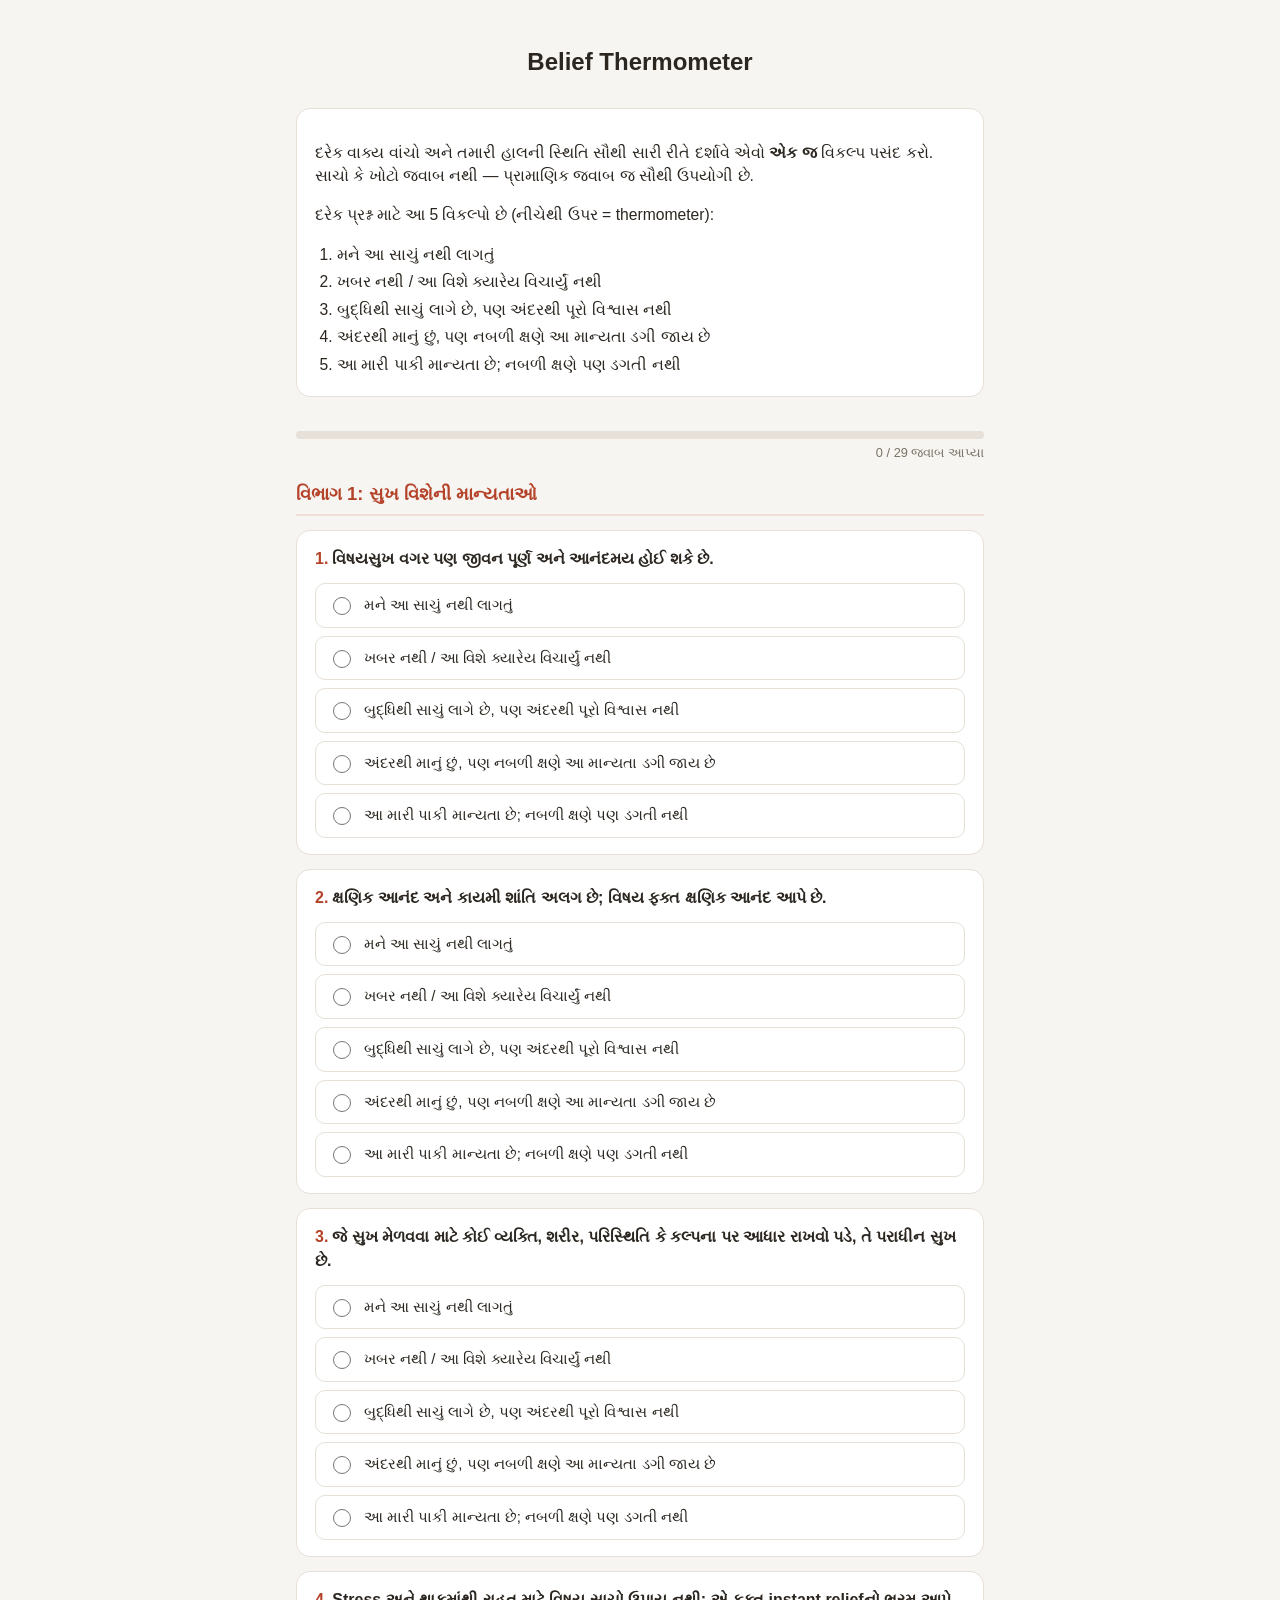
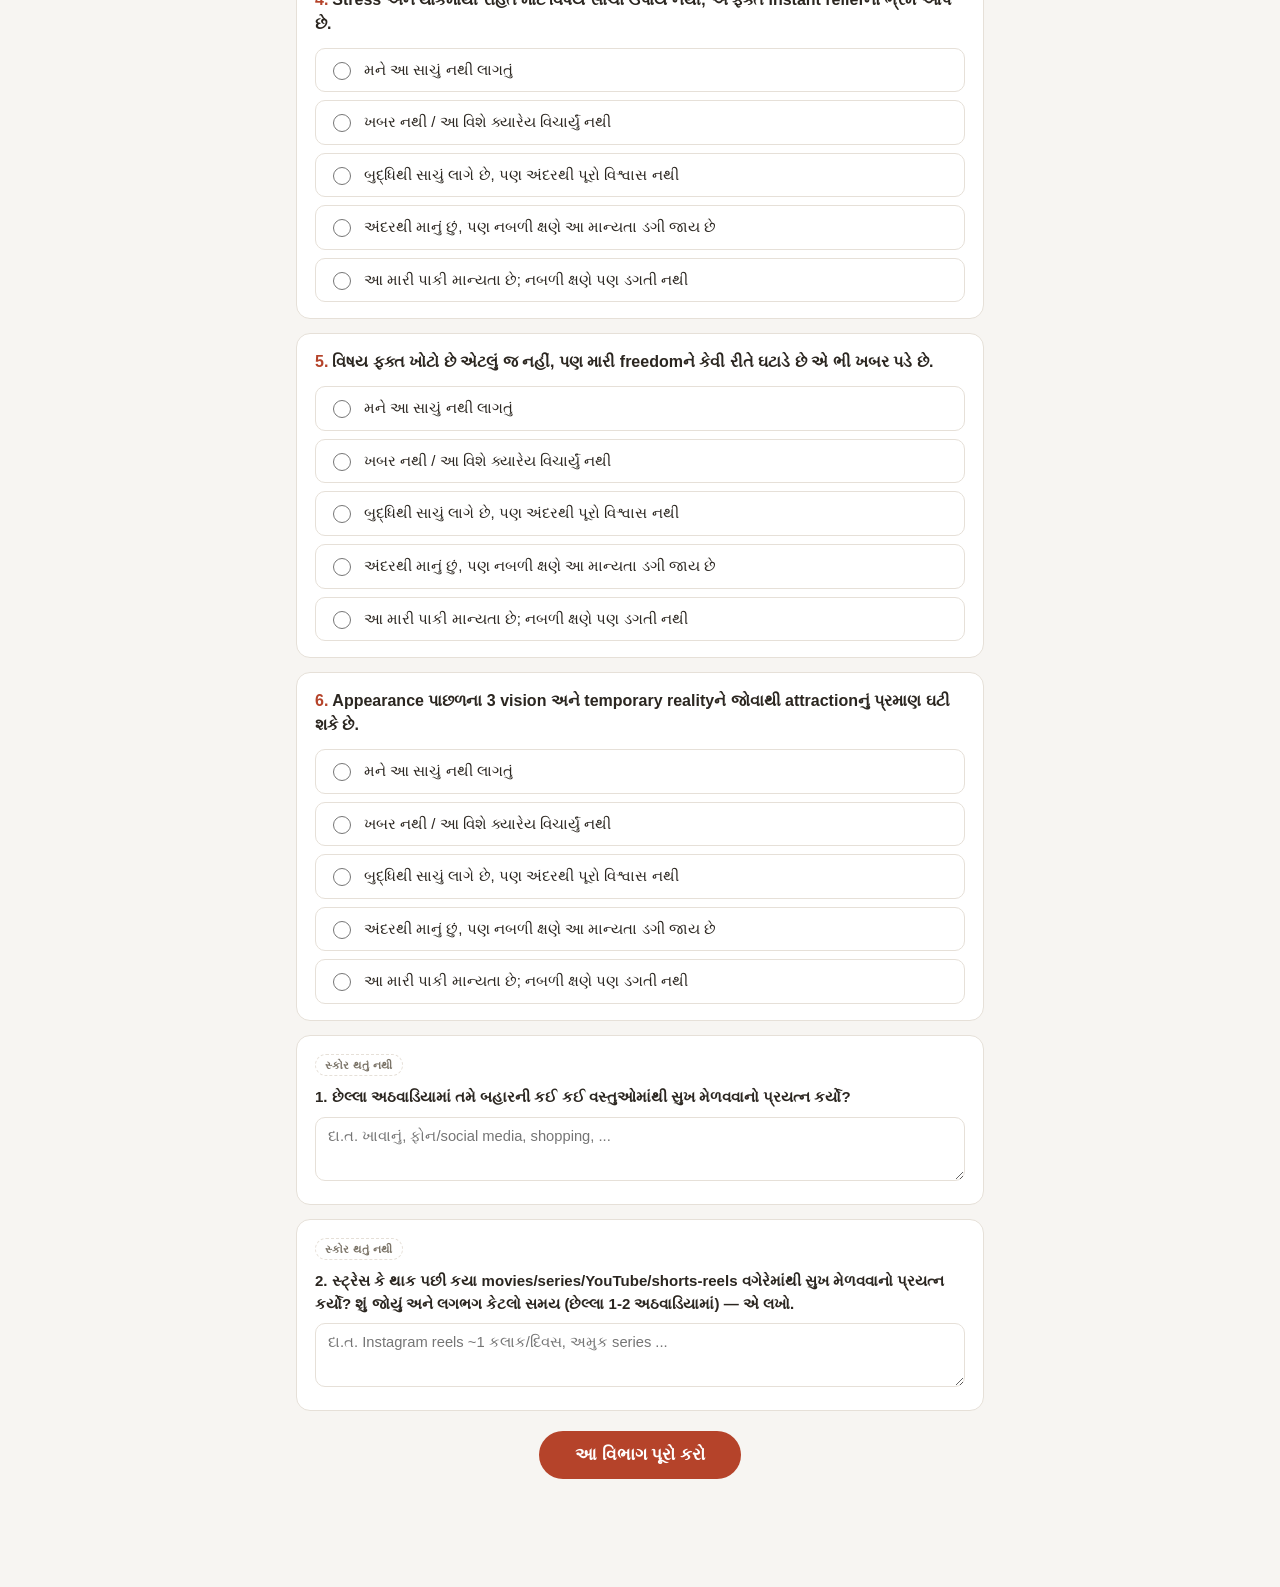
==== index.html @ 731fdaa5 "fc" ====
<!doctype html>
<html lang="gu">
<head>
<meta charset="UTF-8">
<meta name="viewport" content="width=device-width, initial-scale=1">
<title>Belief Thermometer – Survey</title>
<link rel="stylesheet" href="styles.css">
</head>
<body>
<div class="wrap">

  <header class="top">
    <h1>Belief Thermometer</h1>
  </header>

  <div class="instructions">
    <p>દરેક વાક્ય વાંચો અને તમારી હાલની સ્થિતિ સૌથી સારી રીતે દર્શાવે એવો <strong>એક જ</strong> વિકલ્પ પસંદ કરો. સાચો કે ખોટો જવાબ નથી — પ્રામાણિક જવાબ જ સૌથી ઉપયોગી છે.</p>
    <p>દરેક પ્રશ્ન માટે આ 5 વિકલ્પો છે (નીચેથી ઉપર = thermometer):</p>
    <ol id="scale-list"></ol>
  </div>

  <div class="progress-bar">
    <div class="progress-track"><div class="progress-fill" id="progress-fill"></div></div>
    <div class="progress-label" id="progress-label">0 / 29 જવાબ આપ્યા</div>
  </div>

  <form id="survey-form">
    <div id="sections-container"></div>
  </form>

  <div id="all-done">
    <div class="result-card">
      <h3>તમે સર્વે પૂર્ણ કર્યો!</h3>
      <div class="result-note">તમારો સમય અને પ્રામાણિકતા બદલ આભાર.</div>
    </div>
    <div class="restart-row">
      <button type="button" class="restart-btn" id="restart-btn">ફરીથી ભરો</button>
    </div>
  </div>

</div>

<script src="survey-data.js"></script>
<script src="survey-logic.js"></script>
</body>
</html>
---- styles.css ----
:root {
  --bg: #f7f5f2;
  --card: #ffffff;
  --text: #2b2620;
  --muted: #7a7367;
  --accent: #b5432a;
  --accent-soft: #f1ded7;
  --border: #e6e0d8;
  --radius: 14px;
  --t1: #7c8a90;
  --t2: #96906a;
  --t3: #b98f52;
  --t4: #c96b3a;
  --t5: #b5432a;
}
* { box-sizing: border-box; }
html, body {
  margin: 0;
  padding: 0;
  background: var(--bg);
  color: var(--text);
  font-family: "Noto Sans Gujarati", "Noto Sans", -apple-system, BlinkMacSystemFont, "Segoe UI", sans-serif;
  line-height: 1.5;
}
.wrap {
  max-width: 720px;
  margin: 0 auto;
  padding: 20px 16px 80px;
}
header.top {
  text-align: center;
  padding: 24px 0 8px;
}
header.top h1 {
  font-size: 1.5rem;
  margin: 0 0 4px;
}
.instructions {
  background: var(--card);
  border: 1px solid var(--border);
  border-radius: var(--radius);
  padding: 16px 18px;
  margin: 16px 0 24px;
  font-size: 0.98rem;
}
.instructions ol {
  margin: 8px 0 0;
  padding-left: 22px;
}
.instructions li {
  margin-bottom: 4px;
}
.progress-bar {
  position: sticky;
  top: 0;
  z-index: 10;
  background: var(--bg);
  padding: 10px 0;
  margin-bottom: 8px;
}
.progress-track {
  height: 8px;
  background: var(--border);
  border-radius: 999px;
  overflow: hidden;
}
.progress-fill {
  height: 100%;
  background: var(--accent);
  width: 0%;
  transition: width 0.2s ease;
}
.progress-label {
  font-size: 0.8rem;
  color: var(--muted);
  margin-top: 4px;
  text-align: right;
}
section.section-block {
  margin-bottom: 28px;
}
section.section-block.locked {
  display: none;
}
.section-title {
  font-size: 1.15rem;
  font-weight: 700;
  color: var(--accent);
  border-bottom: 2px solid var(--accent-soft);
  padding-bottom: 6px;
  margin-bottom: 14px;
}
.question-card {
  background: var(--card);
  border: 1px solid var(--border);
  border-radius: var(--radius);
  padding: 16px 18px;
  margin-bottom: 14px;
  transition: box-shadow 0.15s ease, border-color 0.15s ease;
}
.question-card.unanswered-flag {
  border-color: var(--accent);
  box-shadow: 0 0 0 2px var(--accent-soft);
}
.question-text {
  font-weight: 600;
  margin-bottom: 12px;
  font-size: 1rem;
}
.qnum {
  color: var(--accent);
  margin-right: 4px;
}
.options {
  display: flex;
  flex-direction: column;
  gap: 8px;
}
.option {
  display: flex;
  align-items: flex-start;
  gap: 10px;
  padding: 10px 12px;
  border: 1px solid var(--border);
  border-radius: 10px;
  cursor: pointer;
  font-size: 0.94rem;
}
.option:hover {
  background: #fbf8f5;
}
.option input {
  margin-top: 3px;
  accent-color: var(--accent);
  width: 18px;
  height: 18px;
  flex-shrink: 0;
}
.option.selected {
  background: var(--accent-soft);
  border-color: var(--accent);
}
.trigger-box {
  margin-top: 14px;
}
.trigger-box label {
  display: block;
  font-size: 0.9rem;
  color: var(--muted);
  margin-bottom: 6px;
}
.trigger-box textarea {
  width: 100%;
  min-height: 70px;
  padding: 10px 12px;
  border: 1px solid var(--border);
  border-radius: 10px;
  font-family: inherit;
  font-size: 0.94rem;
  resize: vertical;
}
.submit-btn {
  background: var(--accent);
  color: white;
  border: none;
  padding: 14px 36px;
  font-size: 1.05rem;
  border-radius: 999px;
  cursor: pointer;
  font-weight: 600;
}
.submit-btn:active {
  transform: scale(0.98);
}
.section-footer {
  text-align: center;
  margin-top: 20px;
}
.validation-msg {
  color: var(--accent);
  text-align: center;
  margin-top: 12px;
  font-size: 0.9rem;
  display: none;
}
.section-eval {
  display: none;
  margin-top: 18px;
  text-align: left;
}
.next-btn {
  display: none;
  margin-top: 16px;
}
#all-done {
  display: none;
}
.result-card {
  background: var(--card);
  border: 1px solid var(--border);
  border-radius: var(--radius);
  padding: 18px 20px;
  margin-bottom: 14px;
  text-align: left;
}
.result-card h3 {
  margin: 0 0 6px;
  color: var(--accent);
  font-size: 1.05rem;
}
.result-note {
  color: var(--muted);
  font-size: 0.85rem;
}
.gauge-row {
  display: flex;
  align-items: center;
  gap: 14px;
  margin: 10px 0 4px;
}
.gauge-track {
  position: relative;
  flex: 1;
  height: 8px;
  border-radius: 999px;
  background: linear-gradient(90deg, var(--t1), var(--t2), var(--t3), var(--t4), var(--t5));
}
.gauge-marker {
  position: absolute;
  top: 50%;
  width: 16px;
  height: 16px;
  border-radius: 50%;
  background: var(--card);
  border: 3px solid var(--text);
  transform: translate(-50%, -50%);
}
.gauge-value {
  font-weight: 700;
  font-size: 1.15rem;
  min-width: 3ch;
  text-align: right;
}
.avg-line {
  color: var(--muted);
  font-size: 0.85rem;
  margin-bottom: 16px;
}
.qa-list {
  display: grid;
  gap: 12px;
  margin-bottom: 4px;
}
.qa-item {
  padding-bottom: 12px;
  border-bottom: 1px solid var(--border);
}
.qa-item:last-child {
  border-bottom: none;
  padding-bottom: 0;
}
.qa-q {
  font-size: 0.88rem;
  color: var(--muted);
  margin-bottom: 4px;
}
.qa-q .qnum {
  font-weight: 700;
}
.qa-a {
  font-size: 0.96rem;
  font-weight: 600;
}
.ponder {
  margin-top: 18px;
  padding-top: 16px;
  border-top: 1px solid var(--border);
}
.ponder-title {
  font-size: 0.82rem;
  text-transform: uppercase;
  letter-spacing: 0.04em;
  color: var(--muted);
  font-weight: 700;
  margin-bottom: 10px;
}
.ponder-list {
  display: grid;
  gap: 10px;
  margin: 0;
  padding: 0;
  list-style: none;
}
.ponder-list li {
  font-size: 0.94rem;
  font-style: italic;
  color: var(--text);
  padding-left: 16px;
  border-left: 2px solid var(--accent-soft);
}
.reflect-recap {
  margin-top: 18px;
  padding-top: 16px;
  border-top: 1px solid var(--border);
}
.reflect-recap .reflect-q {
  font-size: 0.82rem;
  color: var(--muted);
  margin-bottom: 2px;
}
.reflect-recap .reflect-a {
  font-size: 0.9rem;
  margin-bottom: 10px;
  white-space: pre-wrap;
}
.reflect-recap .reflect-a:empty::before {
  content: "(કંઈ લખ્યું નથી)";
  color: var(--muted);
  font-style: italic;
}
.reflect-card {
  background: var(--card);
  border: 1px solid var(--border);
  border-radius: var(--radius);
  padding: 16px 18px;
  margin-bottom: 14px;
}
.reflect-card .not-scored {
  display: inline-block;
  font-size: 0.68rem;
  font-weight: 700;
  text-transform: uppercase;
  letter-spacing: 0.05em;
  color: var(--muted);
  border: 1px dashed var(--border);
  border-radius: 999px;
  padding: 2px 9px;
  margin-bottom: 10px;
}
.reflect-card label {
  display: block;
  font-weight: 600;
  font-size: 0.94rem;
  margin-bottom: 8px;
}
.reflect-card textarea {
  width: 100%;
  min-height: 64px;
  padding: 10px 12px;
  border: 1px solid var(--border);
  border-radius: 10px;
  font-family: inherit;
  font-size: 0.92rem;
  resize: vertical;
}
.restart-row {
  text-align: center;
  margin-top: 24px;
}
button.restart-btn {
  background: none;
  border: 1px solid var(--border);
  color: var(--text);
  padding: 10px 24px;
  border-radius: 999px;
  cursor: pointer;
}
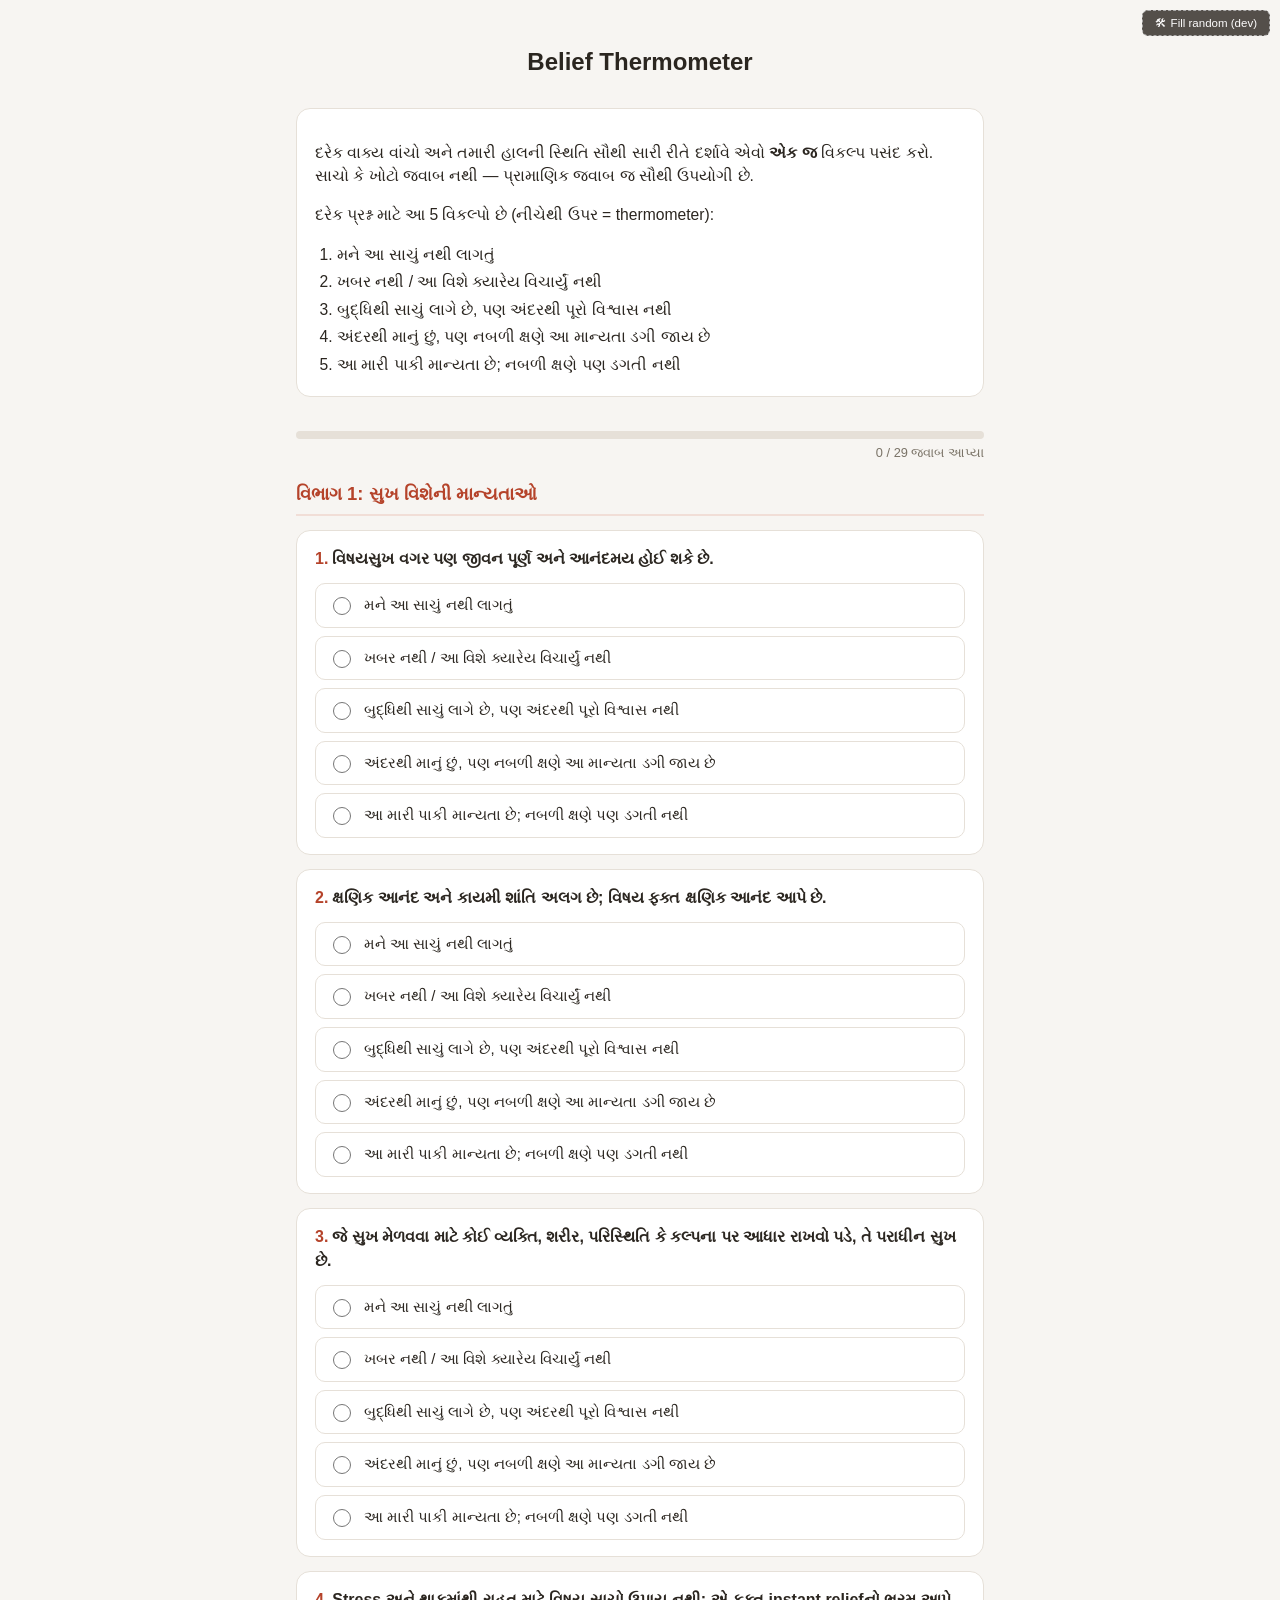
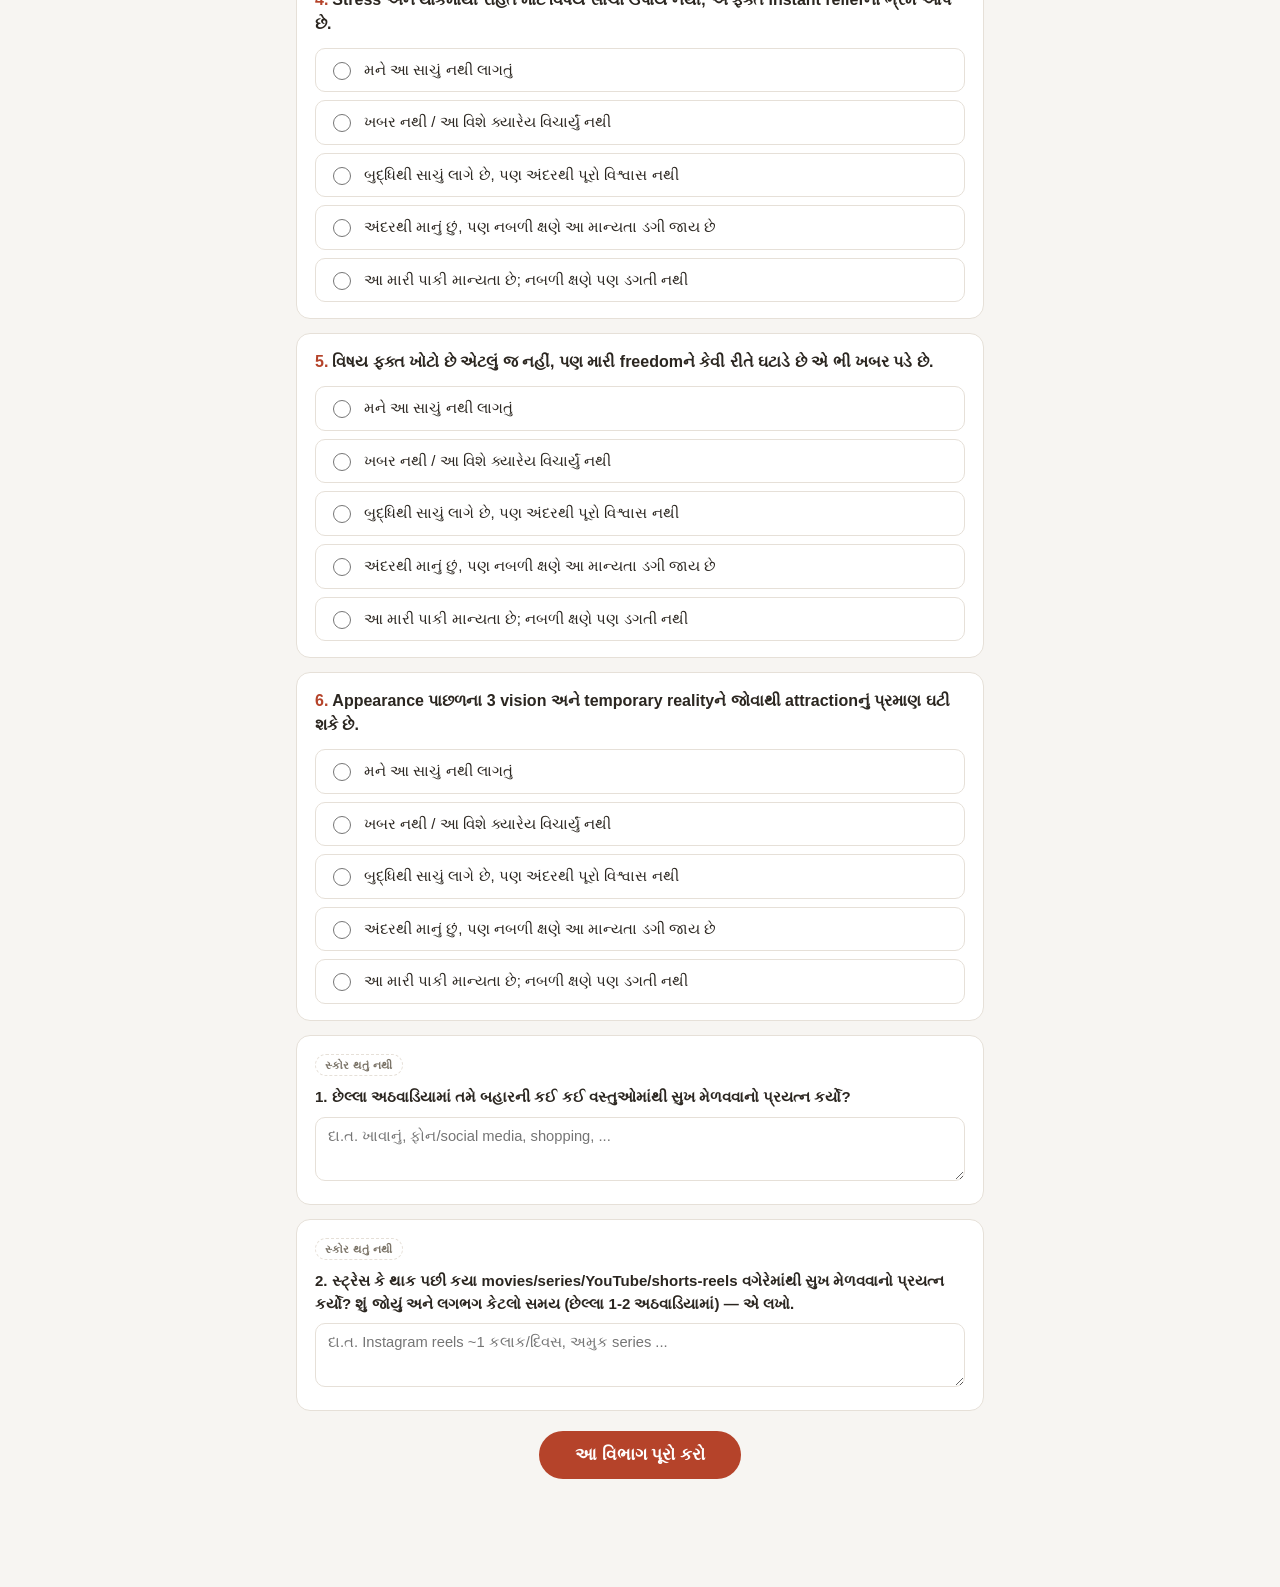
==== commit cb856764: "All sections with scores and questionare" ====
--- a/index.html
+++ b/index.html
@@ -7,6 +7,7 @@
 <link rel="stylesheet" href="styles.css">
 </head>
 <body>
+<button type="button" id="dev-fill-btn" class="dev-fill-btn">🛠 Fill random (dev)</button>
 <div class="wrap">
 
   <header class="top">
--- a/styles.css
+++ b/styles.css
@@ -365,3 +365,20 @@
   border-radius: 999px;
   cursor: pointer;
 }
+.dev-fill-btn {
+  position: fixed;
+  top: 10px;
+  right: 10px;
+  z-index: 100;
+  background: #2b2620;
+  color: #fff;
+  border: 1px dashed #999;
+  padding: 6px 12px;
+  border-radius: 6px;
+  font-size: 0.72rem;
+  cursor: pointer;
+  opacity: 0.8;
+}
+.dev-fill-btn:hover {
+  opacity: 1;
+}
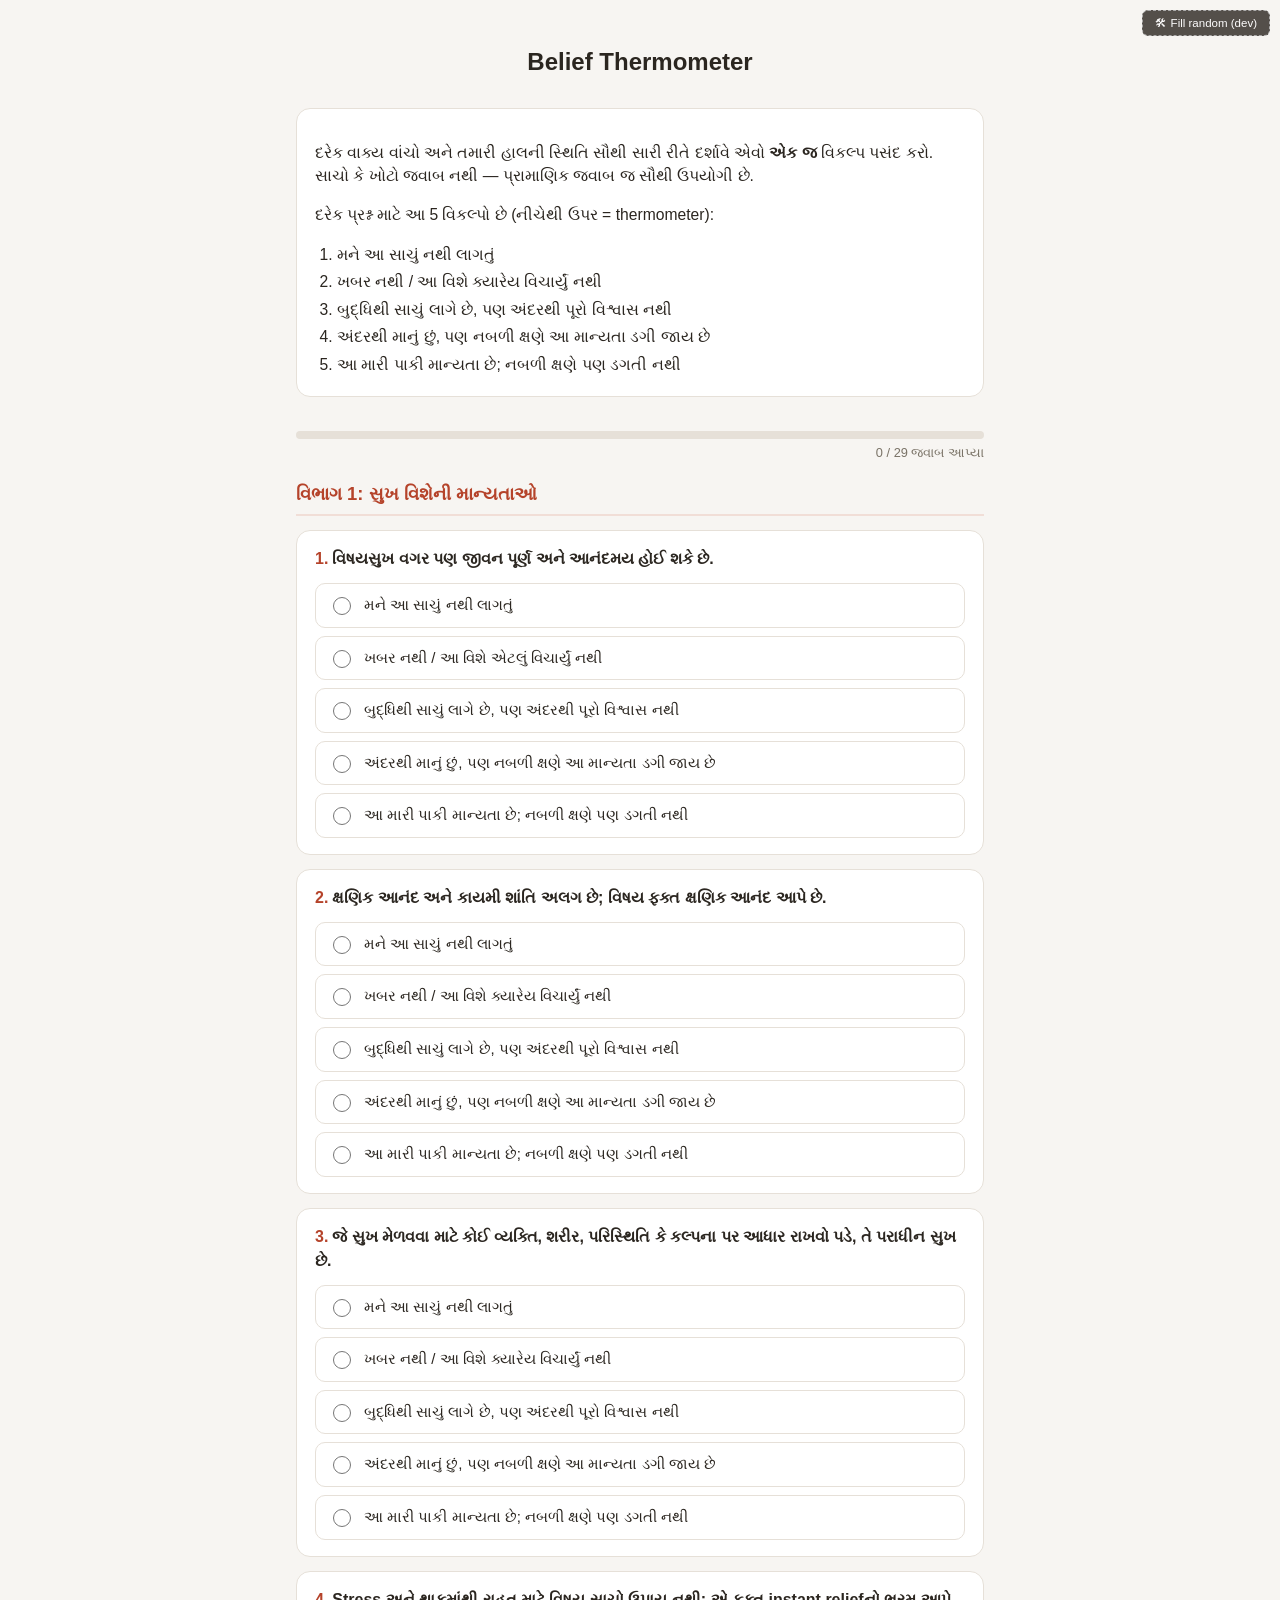
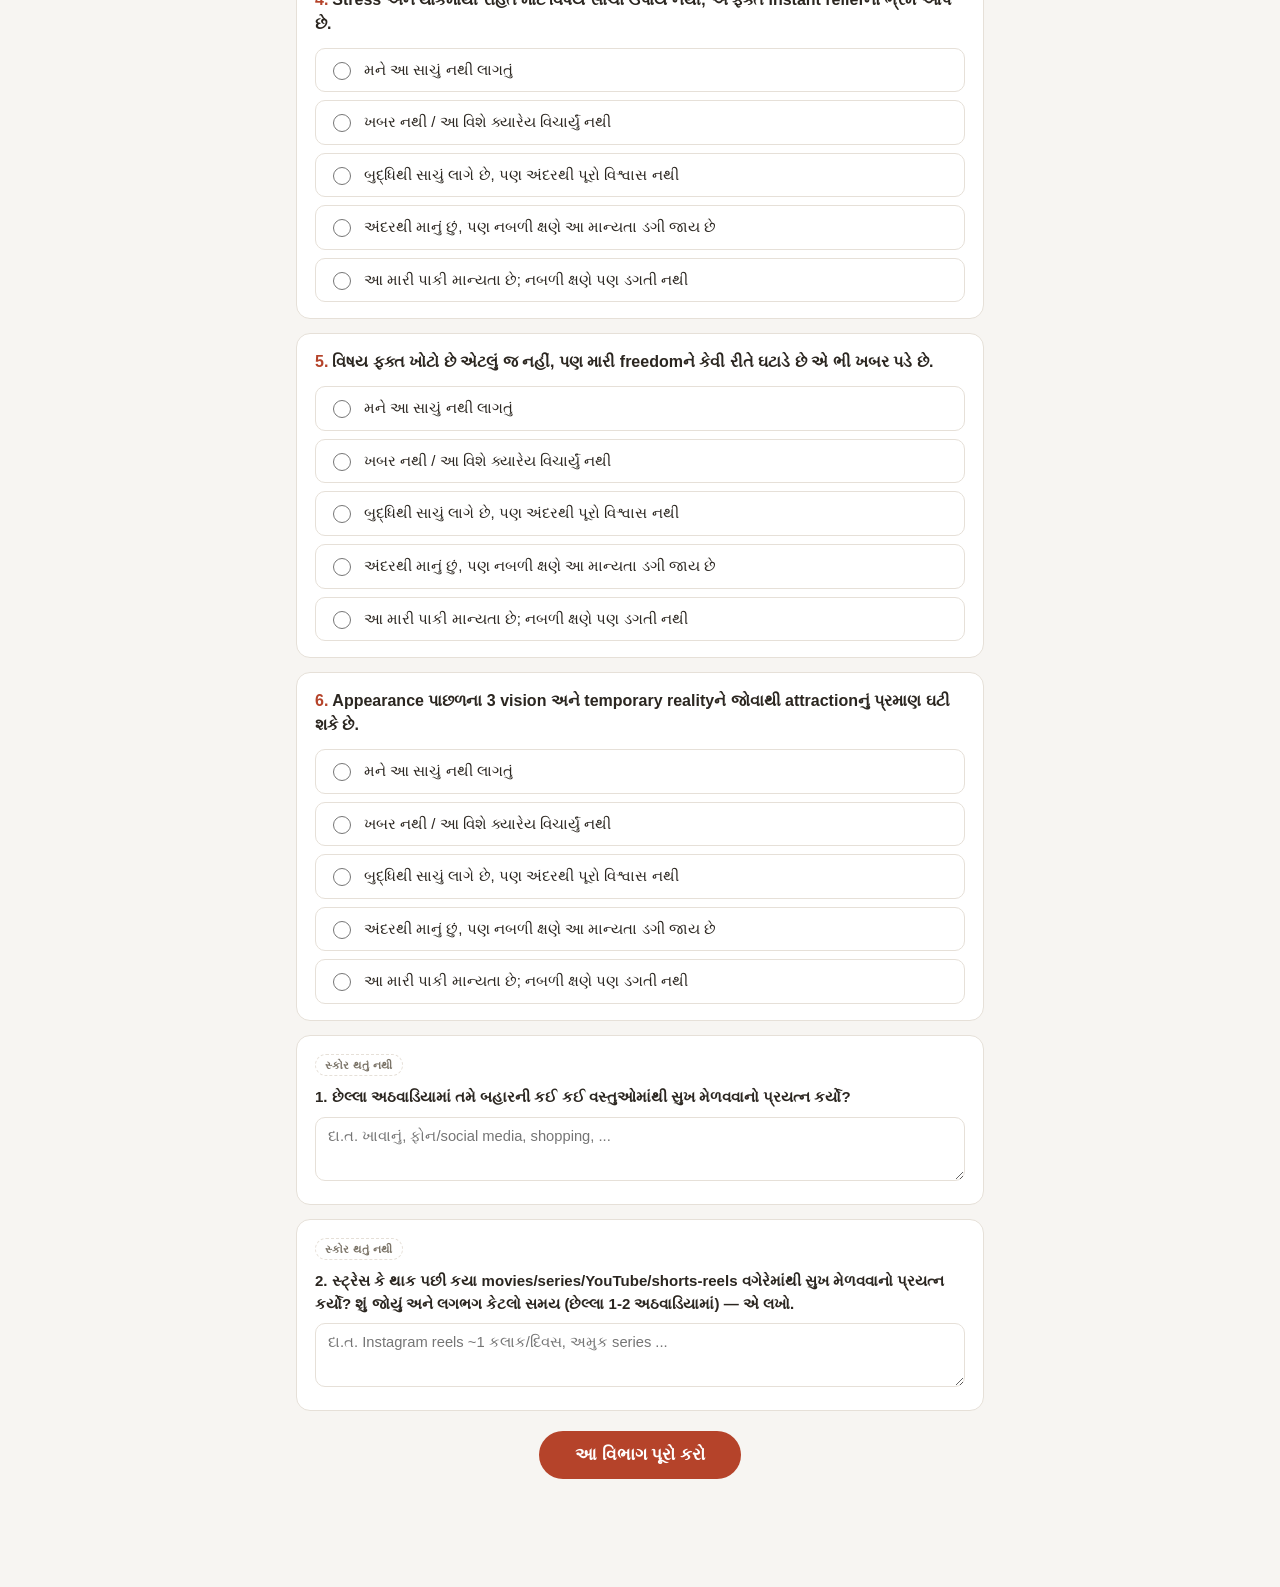
==== commit c825ffef: "offline mode" ====
--- a/index.html
+++ b/index.html
@@ -43,5 +43,6 @@
 
 <script src="survey-data.js"></script>
 <script src="survey-logic.js"></script>
+<script src="register-sw.js"></script>
 </body>
 </html>
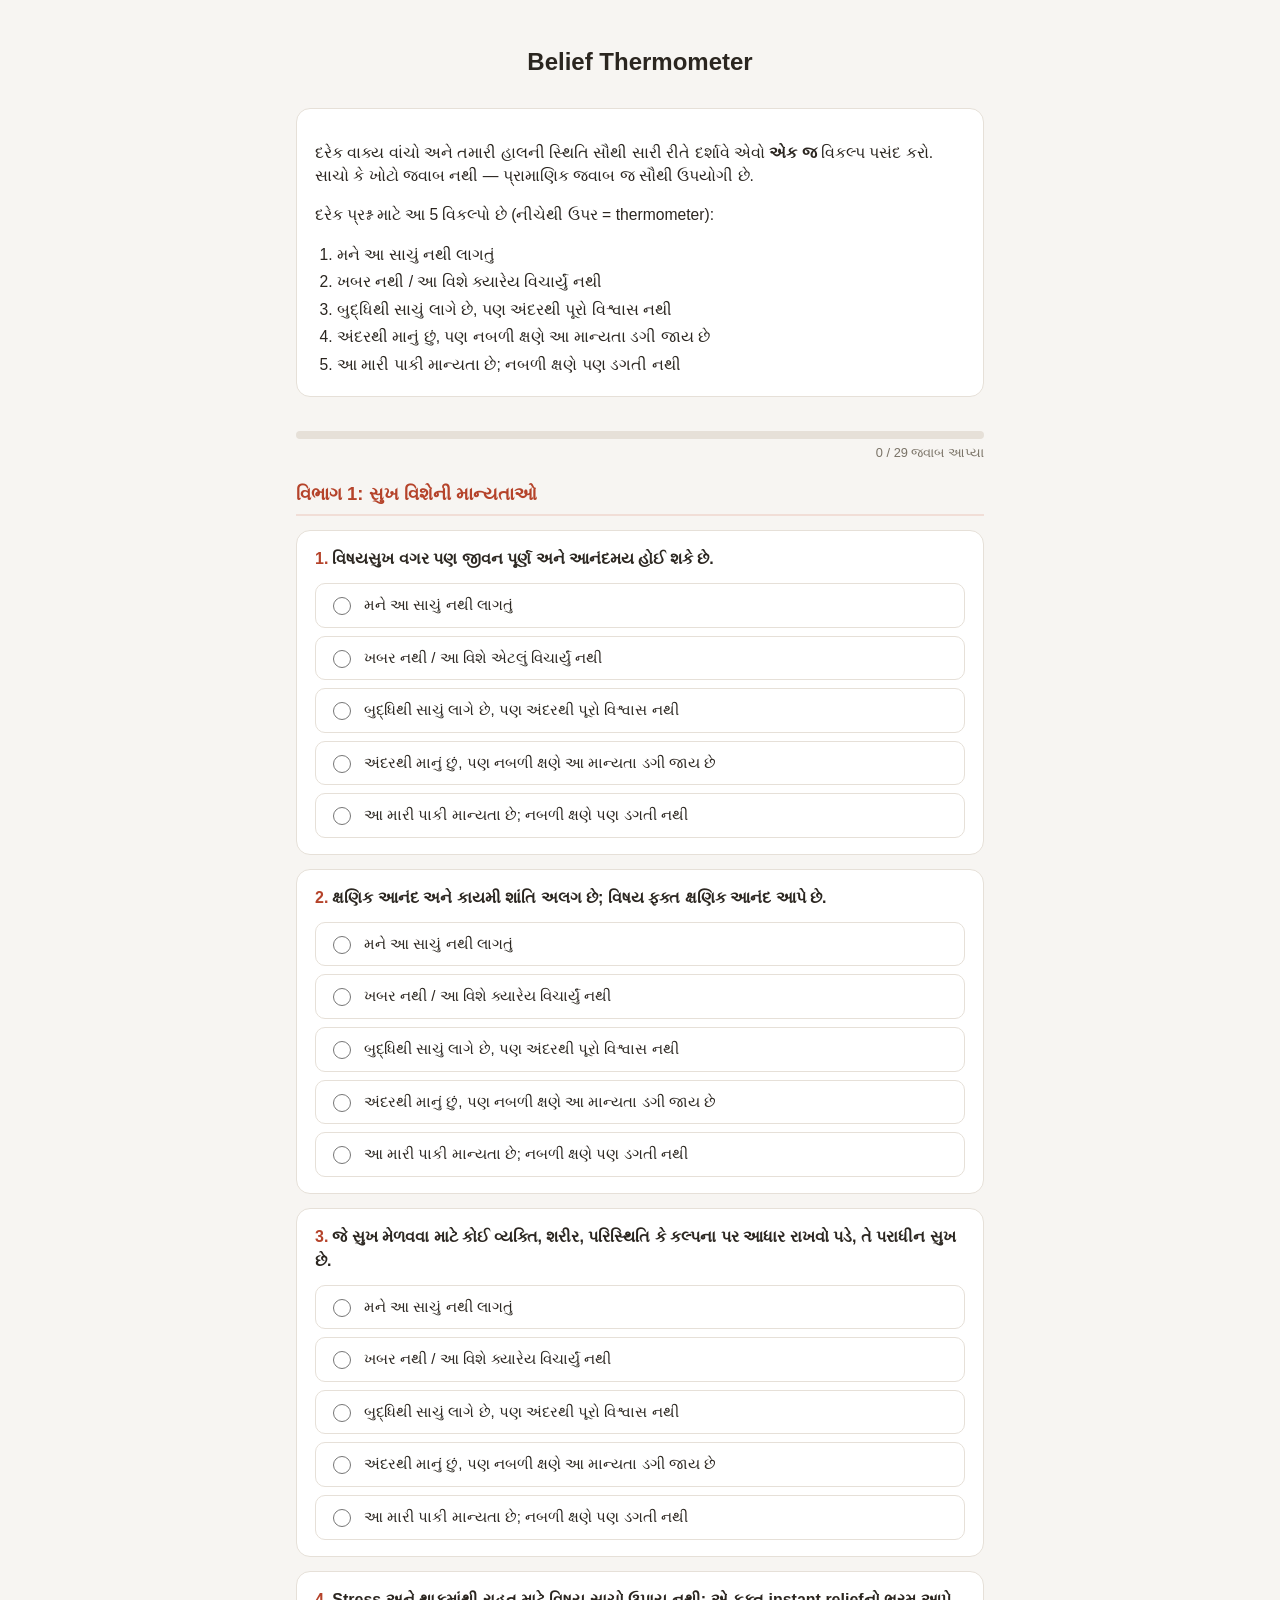
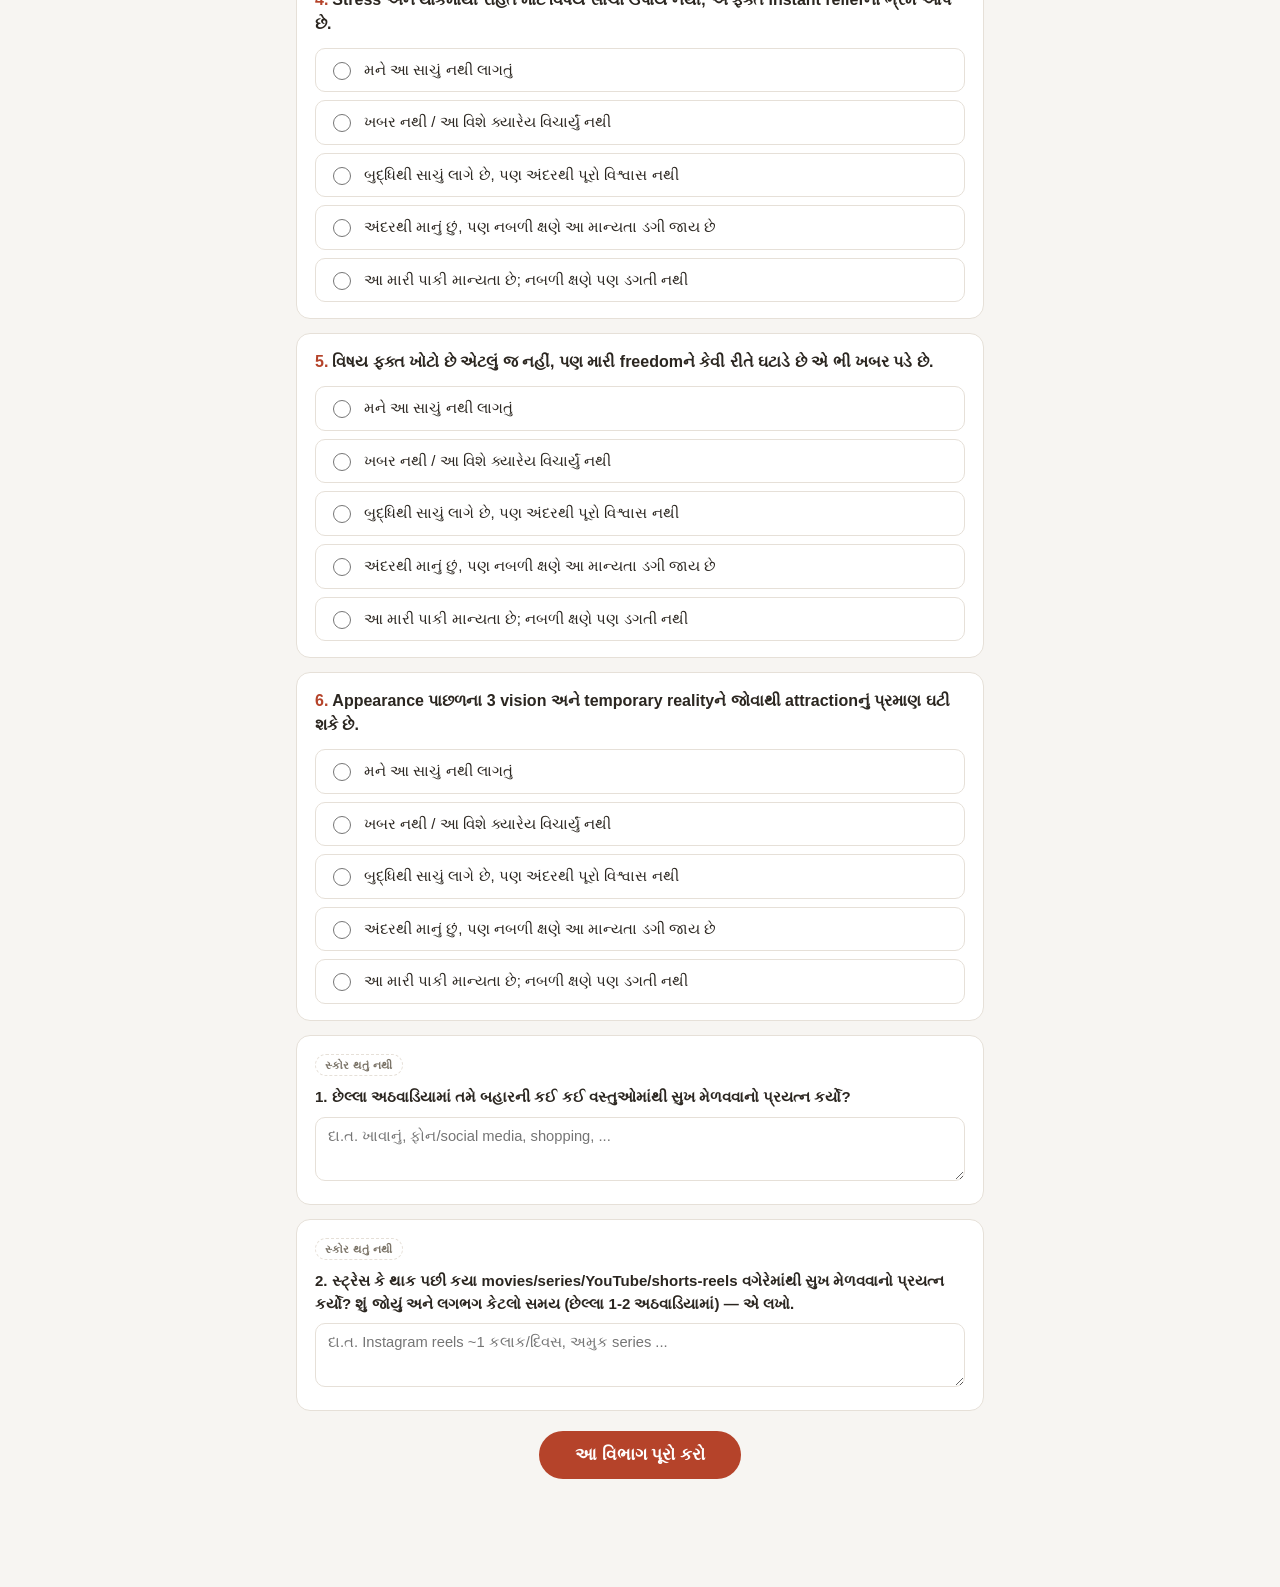
==== commit 1f4dece2: "removed fill random dev fill" ====
--- a/index.html
+++ b/index.html
@@ -7,7 +7,6 @@
 <link rel="stylesheet" href="styles.css">
 </head>
 <body>
-<button type="button" id="dev-fill-btn" class="dev-fill-btn">🛠 Fill random (dev)</button>
 <div class="wrap">
 
   <header class="top">
@@ -43,6 +42,5 @@
 
 <script src="survey-data.js"></script>
 <script src="survey-logic.js"></script>
-<script src="register-sw.js"></script>
 </body>
 </html>
--- a/styles.css
+++ b/styles.css
@@ -365,20 +365,3 @@
   border-radius: 999px;
   cursor: pointer;
 }
-.dev-fill-btn {
-  position: fixed;
-  top: 10px;
-  right: 10px;
-  z-index: 100;
-  background: #2b2620;
-  color: #fff;
-  border: 1px dashed #999;
-  padding: 6px 12px;
-  border-radius: 6px;
-  font-size: 0.72rem;
-  cursor: pointer;
-  opacity: 0.8;
-}
-.dev-fill-btn:hover {
-  opacity: 1;
-}
